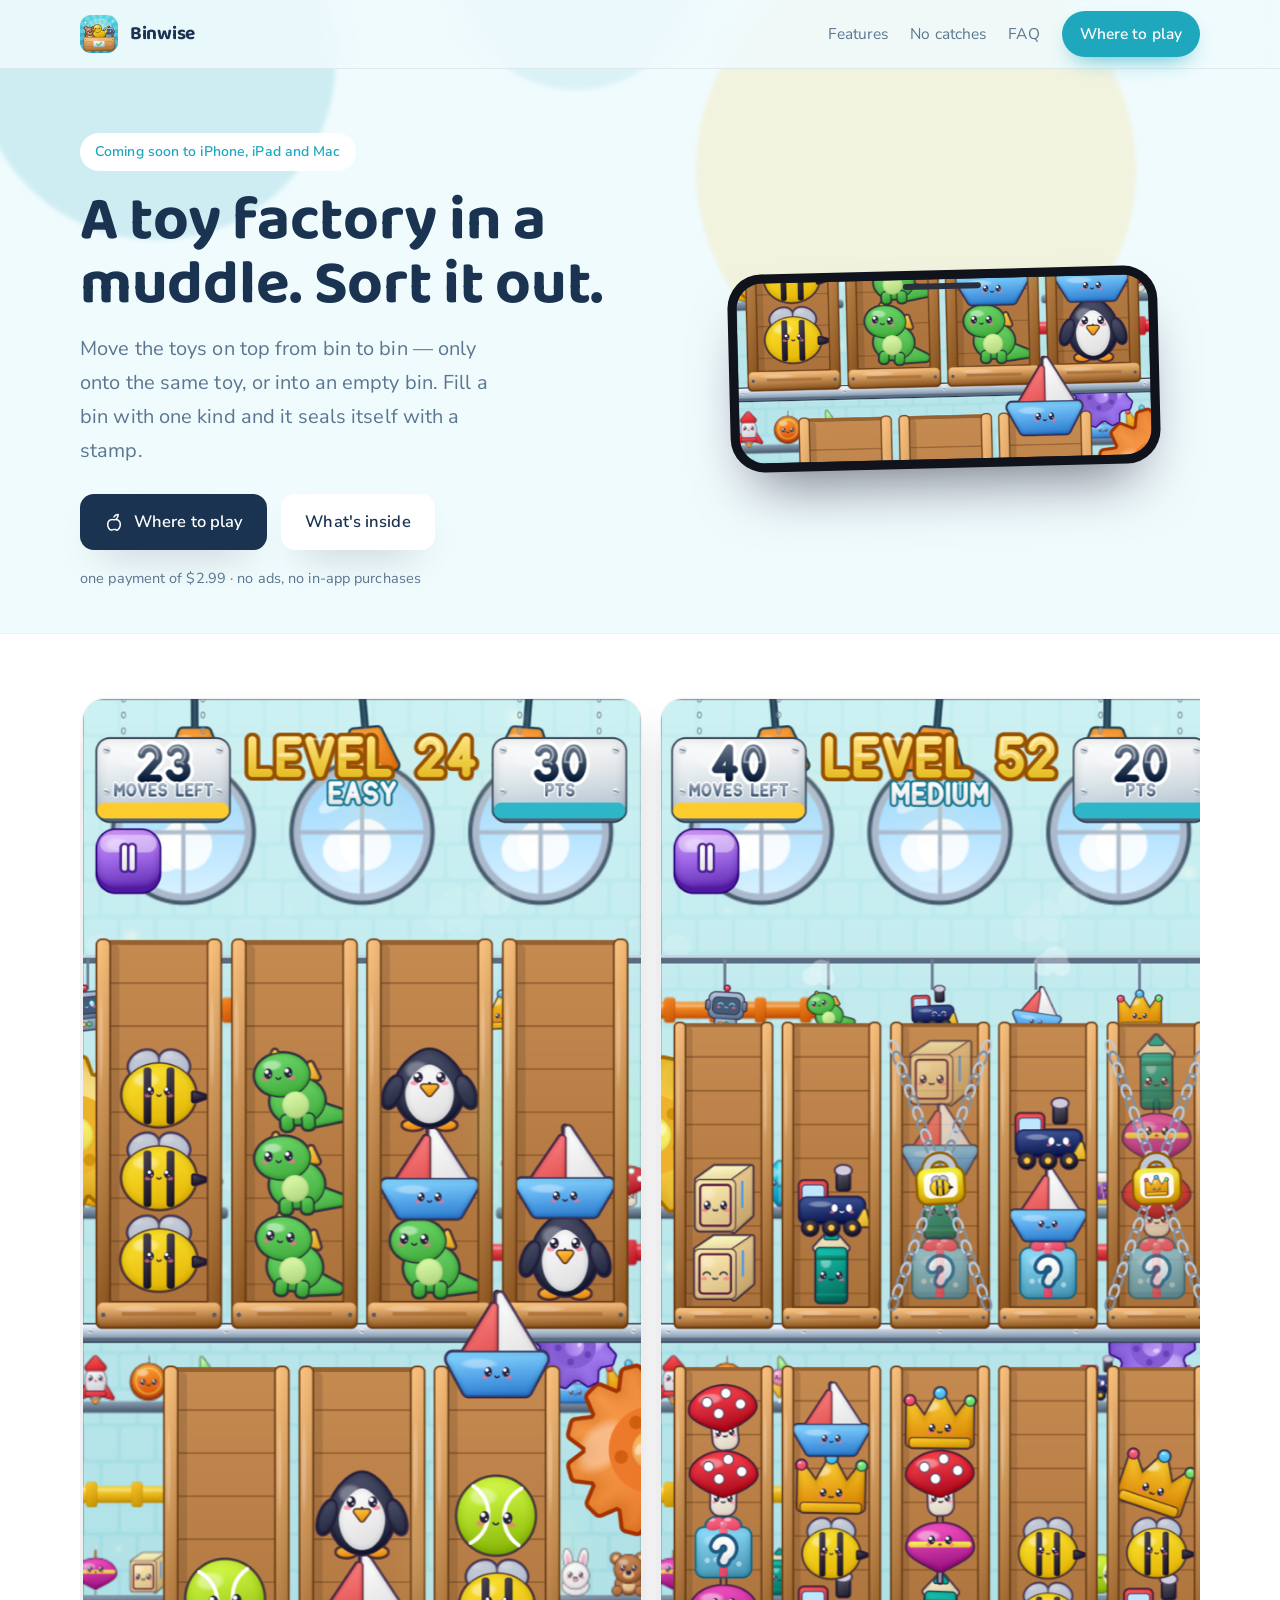
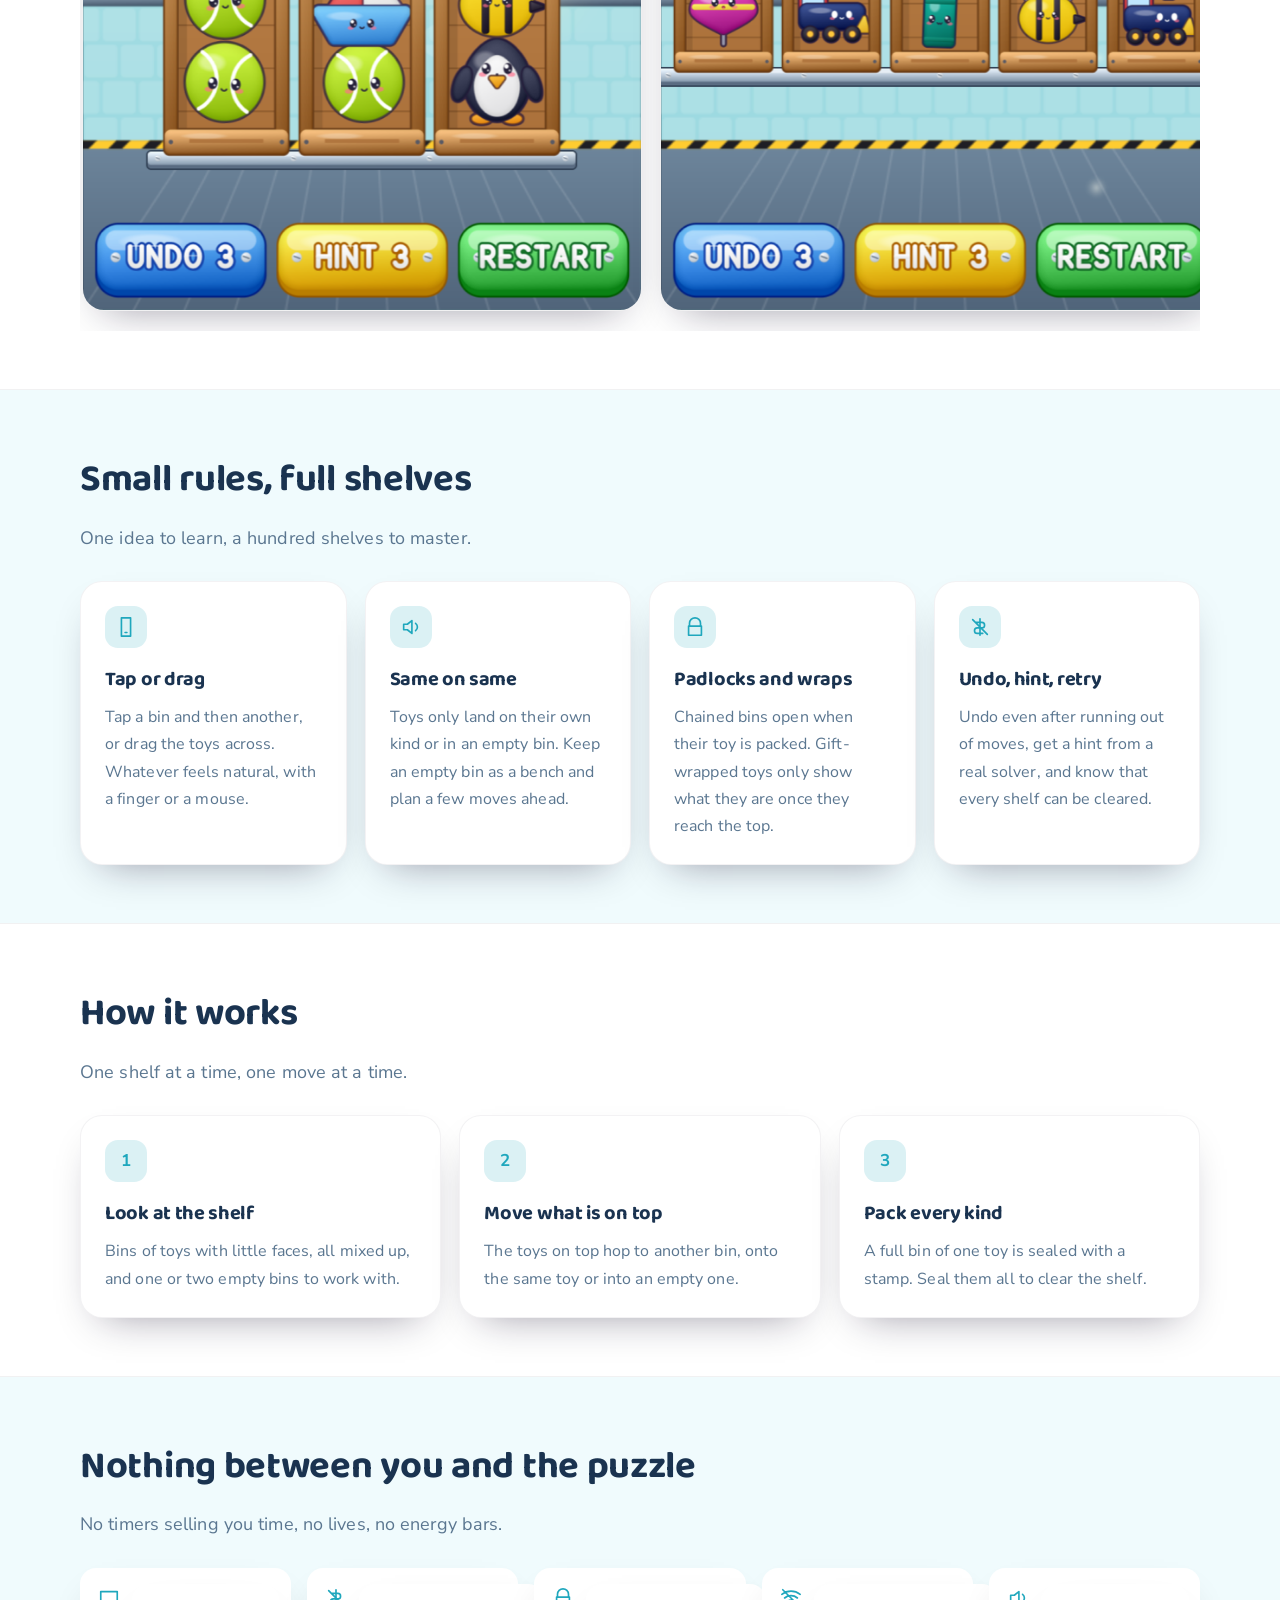
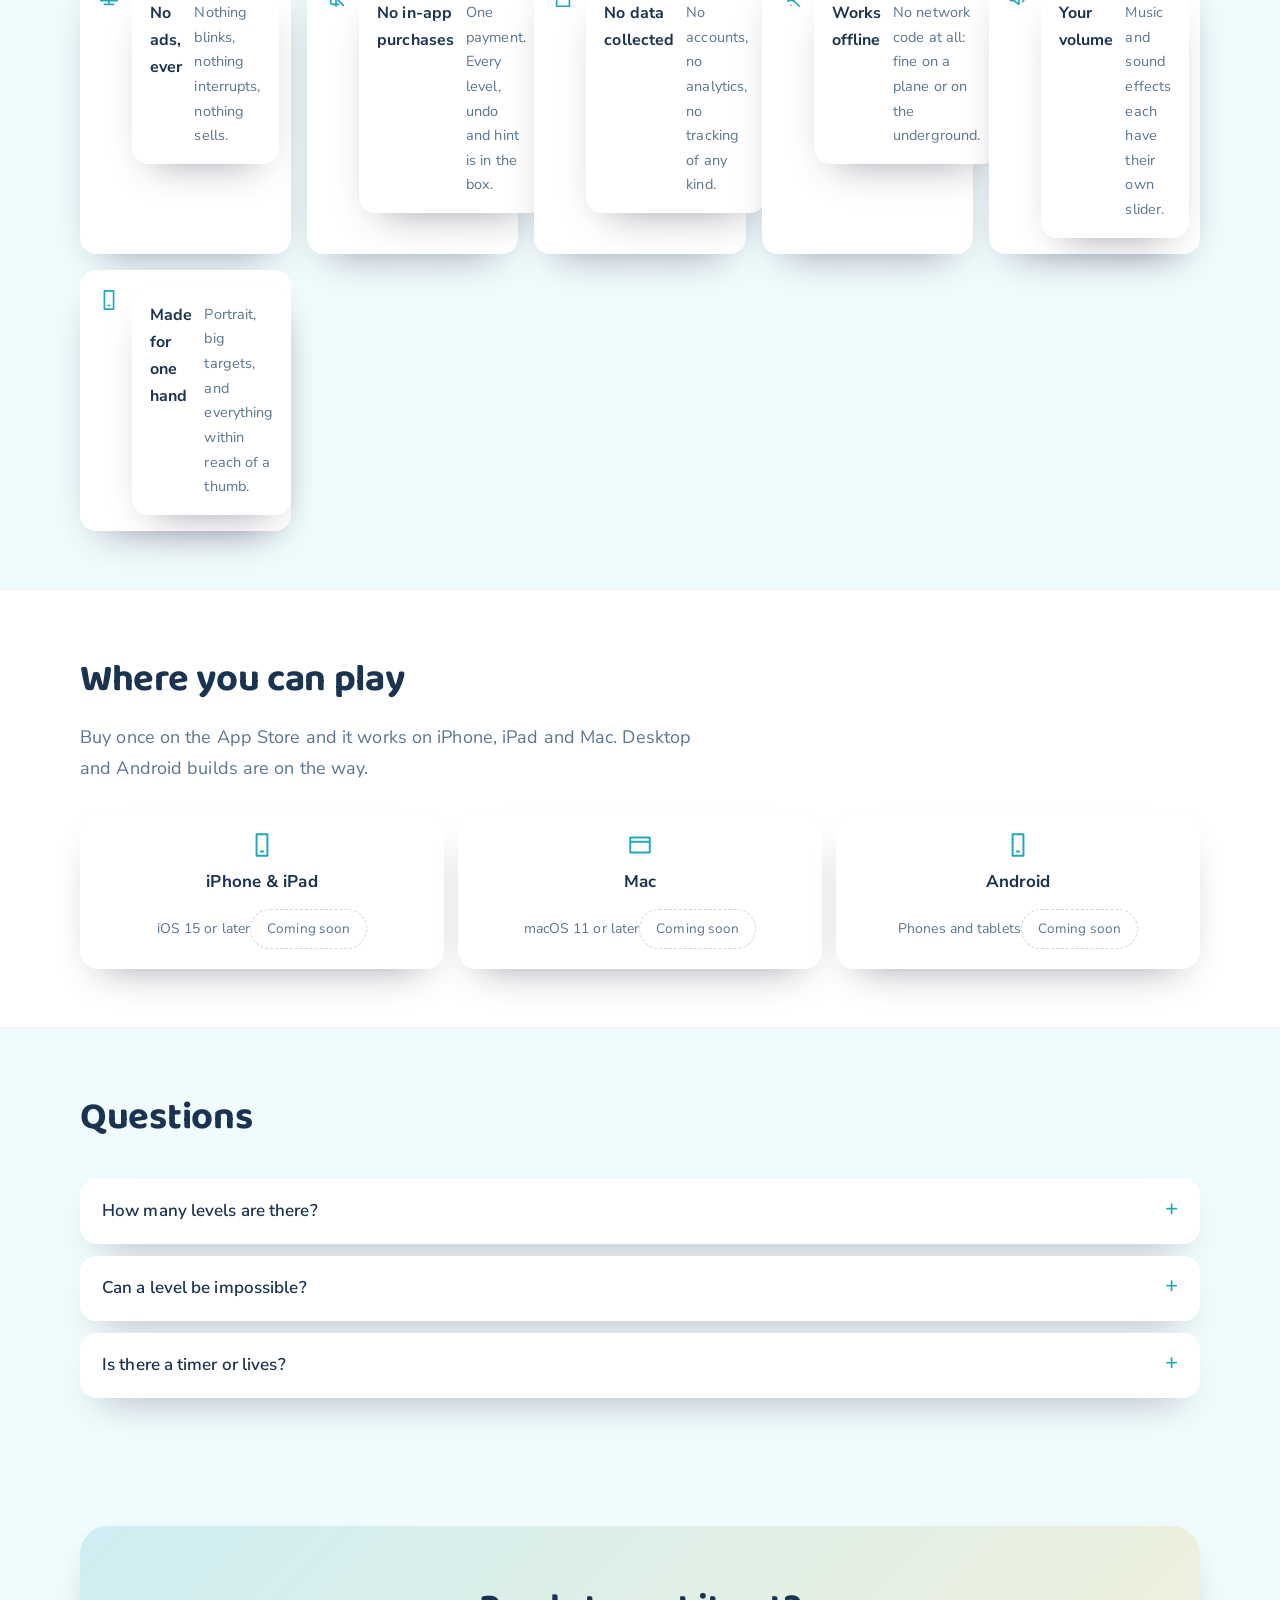
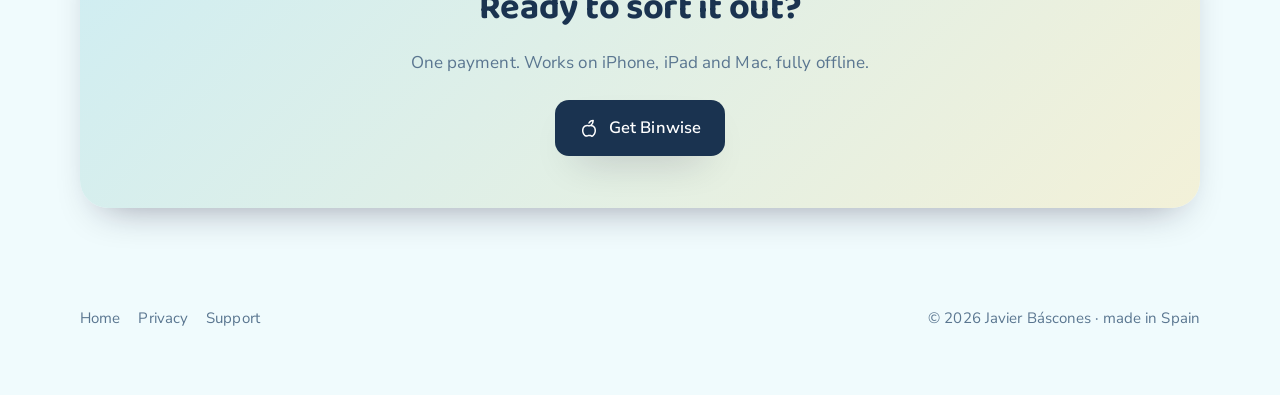
==== index.html @ 039d0bb2 "Binwise: primera web (generada por tools/make_website.py) Co-Authored-By: Claude Opus 5.5 <noreply@a" ====
<!doctype html>
<html lang="en">
<head>
<meta charset="utf-8">
<meta name="viewport" content="width=device-width, initial-scale=1">
<title>Binwise — Sort it out</title>
<meta name="description" content="Binwise is a sorting puzzle in a cheerful toy factory: move toys between bins, pack each bin with one kind, open padlocks and unwrap surprises. 100 levels, every one solvable, one payment, no ads, no in-app purchases.">
<meta name="theme-color" content="#1fa7bd">
<meta property="og:title" content="Binwise — Sort it out">
<meta property="og:description" content="Binwise is a sorting puzzle in a cheerful toy factory: move toys between bins, pack each bin with one kind, open padlocks and unwrap surprises. 100 levels, every one solvable, one payment, no ads, no in-app purchases.">
<meta property="og:image" content="img/1.png">
<meta property="og:type" content="website">
<meta name="twitter:card" content="summary_large_image">
<link rel="icon" href="img/icon.png">
<link rel="preconnect" href="https://fonts.googleapis.com">
<link rel="preconnect" href="https://fonts.gstatic.com" crossorigin>
<link rel="stylesheet" href="https://fonts.googleapis.com/css2?family=Baloo+2:wght@600;700;800&family=Nunito+Sans:wght@400;600;700&display=swap">
<link rel="stylesheet" href="style.css">
</head>
<body>
<header class="nav">
  <div class="wrap">
    <a class="logo" href="index.html"><img src="img/icon.png" alt=""> Binwise</a>
    <nav>
      <a href="index.html#features">Features</a>
      <a href="index.html#parents">No catches</a>
      <a href="index.html#faq">FAQ</a>
      <a class="cta" href="index.html#get">Where to play</a>
    </nav>
  </div>
</header>
<svg class="blobs" viewBox="0 0 1200 620" preserveAspectRatio="xMidYMid slice" aria-hidden="true"><circle cx="220" cy="150" r="180" fill="#1fa7bd" opacity=".16"/><circle cx="980" cy="260" r="220" fill="#ffc230" opacity=".14"/><circle cx="640" cy="60" r="120" fill="#1fa7bd" opacity=".10"/></svg>
<section class="hero">
  <div class="wrap">
    <div>
      <span class="eyebrow">Coming soon to iPhone, iPad and Mac</span>
      <h1>A toy factory in a muddle. Sort it out.</h1>
      <p class="lede">Move the toys on top from bin to bin — only onto the same toy, or into an empty bin. Fill a bin with one kind and it seals itself with a stamp.</p>
      <div class="hero-actions">
        <a class="btn btn-main" href="#get"><svg viewBox="0 0 24 24" fill="none" stroke="#fff" stroke-width="1.8" stroke-linecap="round" stroke-linejoin="round" aria-hidden="true"><path d="M12 6c1-2 3-3 5-3 0 2-1 4-2 5M7 21c-2-2-3-6-2-9 1-2 3-3 5-3 1 0 2 .5 2 .5s1-.5 2-.5c2 0 4 1 5 3 1 3 0 7-2 9-1 1-2 1-3 0-1 0-2 0-3 0-1 1-2 1-4 0z"/></svg> Where to play</a>
        <a class="btn btn-ghost" href="#features">What's inside</a>
      </div>
      <p class="meta">one payment of $2.99 · no ads, no in-app purchases</p>
    </div>
    <div class="phone"><img src="img/1.png" alt="Binwise on iPhone"></div>
  </div>
</section>

<section class="band">
  <div class="wrap">
    <div class="rail">
      <img src="img/1.png" alt="Binwise screenshot 1" loading="lazy">
      <img src="img/2.png" alt="Binwise screenshot 2" loading="lazy">
      <img src="img/3.png" alt="Binwise screenshot 3" loading="lazy">
      <img src="img/4.png" alt="Binwise screenshot 4" loading="lazy">
      <img src="img/5.png" alt="Binwise screenshot 5" loading="lazy">
    </div>
  </div>
</section>

<section id="features">
  <div class="wrap">
    <div class="section-head"><h2>Small rules, full shelves</h2><p>One idea to learn, a hundred shelves to master.</p></div>
    <div class="grid">
      <div class="card"><div class="dot"><svg viewBox="0 0 24 24" fill="none" stroke="#1fa7bd" stroke-width="1.8" stroke-linecap="round" stroke-linejoin="round" aria-hidden="true"><path d="M7 2h10v20H7zM11 18h2"/></svg></div><h3>Tap or drag</h3><p>Tap a bin and then another, or drag the toys across. Whatever feels natural, with a finger or a mouse.</p></div>
      <div class="card"><div class="dot"><svg viewBox="0 0 24 24" fill="none" stroke="#1fa7bd" stroke-width="1.8" stroke-linecap="round" stroke-linejoin="round" aria-hidden="true"><path d="M4 9v6h4l5 4V5L8 9H4zM17 8a5 5 0 0 1 0 8"/></svg></div><h3>Same on same</h3><p>Toys only land on their own kind or in an empty bin. Keep an empty bin as a bench and plan a few moves ahead.</p></div>
      <div class="card"><div class="dot"><svg viewBox="0 0 24 24" fill="none" stroke="#1fa7bd" stroke-width="1.8" stroke-linecap="round" stroke-linejoin="round" aria-hidden="true"><path d="M6 11V8a6 6 0 0 1 12 0v3M5 11h14v10H5z"/></svg></div><h3>Padlocks and wraps</h3><p>Chained bins open when their toy is packed. Gift-wrapped toys only show what they are once they reach the top.</p></div>
      <div class="card"><div class="dot"><svg viewBox="0 0 24 24" fill="none" stroke="#1fa7bd" stroke-width="1.8" stroke-linecap="round" stroke-linejoin="round" aria-hidden="true"><path d="M12 3v18M8 7h6a3 3 0 0 1 0 6H9a3 3 0 0 0 0 6h6M4 4l16 16"/></svg></div><h3>Undo, hint, retry</h3><p>Undo even after running out of moves, get a hint from a real solver, and know that every shelf can be cleared.</p></div>
    </div>
  </div>
</section>

<section class="band">
  <div class="wrap">
    <div class="section-head"><h2>How it works</h2><p>One shelf at a time, one move at a time.</p></div>
    <div class="grid">
      <div class="card"><div class="dot"><b style="color:#1fa7bd">1</b></div><h3>Look at the shelf</h3><p>Bins of toys with little faces, all mixed up, and one or two empty bins to work with.</p></div>
      <div class="card"><div class="dot"><b style="color:#1fa7bd">2</b></div><h3>Move what is on top</h3><p>The toys on top hop to another bin, onto the same toy or into an empty one.</p></div>
      <div class="card"><div class="dot"><b style="color:#1fa7bd">3</b></div><h3>Pack every kind</h3><p>A full bin of one toy is sealed with a stamp. Seal them all to clear the shelf.</p></div>
    </div>
  </div>
</section>

<section id="parents">
  <div class="wrap">
    <div class="section-head"><h2>Nothing between you and the puzzle</h2>
      <p>No timers selling you time, no lives, no energy bars.</p></div>
    <div class="trust">
      <div><svg viewBox="0 0 24 24" fill="none" stroke="#1fa7bd" stroke-width="1.8" stroke-linecap="round" stroke-linejoin="round" aria-hidden="true"><path d="M3 5h18v10H3zM7 19h10M12 15v4"/></svg><div><b>No ads, ever</b><span>Nothing blinks, nothing interrupts, nothing sells.</span></div></div>
      <div><svg viewBox="0 0 24 24" fill="none" stroke="#1fa7bd" stroke-width="1.8" stroke-linecap="round" stroke-linejoin="round" aria-hidden="true"><path d="M12 3v18M8 7h6a3 3 0 0 1 0 6H9a3 3 0 0 0 0 6h6M4 4l16 16"/></svg><div><b>No in-app purchases</b><span>One payment. Every level, undo and hint is in the box.</span></div></div>
      <div><svg viewBox="0 0 24 24" fill="none" stroke="#1fa7bd" stroke-width="1.8" stroke-linecap="round" stroke-linejoin="round" aria-hidden="true"><path d="M6 11V8a6 6 0 0 1 12 0v3M5 11h14v10H5z"/></svg><div><b>No data collected</b><span>No accounts, no analytics, no tracking of any kind.</span></div></div>
      <div><svg viewBox="0 0 24 24" fill="none" stroke="#1fa7bd" stroke-width="1.8" stroke-linecap="round" stroke-linejoin="round" aria-hidden="true"><path d="M2 8a16 16 0 0 1 20 0M5 12a11 11 0 0 1 14 0M8.5 15.5a6 6 0 0 1 7 0M12 20h.01M3 3l18 18"/></svg><div><b>Works offline</b><span>No network code at all: fine on a plane or on the underground.</span></div></div>
      <div><svg viewBox="0 0 24 24" fill="none" stroke="#1fa7bd" stroke-width="1.8" stroke-linecap="round" stroke-linejoin="round" aria-hidden="true"><path d="M4 9v6h4l5 4V5L8 9H4zM17 8a5 5 0 0 1 0 8"/></svg><div><b>Your volume</b><span>Music and sound effects each have their own slider.</span></div></div>
      <div><svg viewBox="0 0 24 24" fill="none" stroke="#1fa7bd" stroke-width="1.8" stroke-linecap="round" stroke-linejoin="round" aria-hidden="true"><path d="M7 2h10v20H7zM11 18h2"/></svg><div><b>Made for one hand</b><span>Portrait, big targets, and everything within reach of a thumb.</span></div></div>
    </div>
  </div>
</section>

<section id="get" class="band">
  <div class="wrap">
    <div class="section-head"><h2>Where you can play</h2>
      <p>Buy once on the App Store and it works on iPhone, iPad and Mac. Desktop and Android builds are on the way.</p></div>
    <div class="plats">
      <div class="plat"><svg viewBox="0 0 24 24" fill="none" stroke="#1fa7bd" stroke-width="1.8" stroke-linecap="round" stroke-linejoin="round" aria-hidden="true"><path d="M7 2h10v20H7zM11 18h2"/></svg><b>iPhone & iPad</b><span>iOS 15 or later</span><em>Coming soon</em></div>
      <div class="plat"><svg viewBox="0 0 24 24" fill="none" stroke="#1fa7bd" stroke-width="1.8" stroke-linecap="round" stroke-linejoin="round" aria-hidden="true"><path d="M3 5h18v14H3zM3 9h18"/></svg><b>Mac</b><span>macOS 11 or later</span><em>Coming soon</em></div>
      <div class="plat"><svg viewBox="0 0 24 24" fill="none" stroke="#1fa7bd" stroke-width="1.8" stroke-linecap="round" stroke-linejoin="round" aria-hidden="true"><path d="M7 2h10v20H7zM11 18h2"/></svg><b>Android</b><span>Phones and tablets</span><em>Coming soon</em></div>
    </div>
  </div>
</section>

<section id="faq">
  <div class="wrap">
    <div class="section-head"><h2>Questions</h2></div>
    <details><summary>How many levels are there?</summary><p>One hundred, in five tiers from tutorial to expert. Each one is generated from its number, so it is the same shelf every time you play it.</p></details>
    <details><summary>Can a level be impossible?</summary><p>No. Every shelf is solved by the built-in solver before it is accepted, and the tests check all hundred.</p></details>
    <details><summary>Is there a timer or lives?</summary><p>No timer and no lives. From level 21 there is a move limit, and undo works even after you run out.</p></details>
  </div>
</section>

<section>
  <div class="wrap">
    <div class="closer">
      <h2>Ready to sort it out?</h2>
      <p>One payment. Works on iPhone, iPad and Mac, fully offline.</p>
      <a class="btn btn-main" href="#get"><svg viewBox="0 0 24 24" fill="none" stroke="#fff" stroke-width="1.8" stroke-linecap="round" stroke-linejoin="round" aria-hidden="true"><path d="M12 6c1-2 3-3 5-3 0 2-1 4-2 5M7 21c-2-2-3-6-2-9 1-2 3-3 5-3 1 0 2 .5 2 .5s1-.5 2-.5c2 0 4 1 5 3 1 3 0 7-2 9-1 1-2 1-3 0-1 0-2 0-3 0-1 1-2 1-4 0z"/></svg> Get Binwise</a>
    </div>
  </div>
</section>
<footer>
  <div class="wrap">
    <div><a href="index.html">Home</a><a href="privacy.html">Privacy</a><a href="support.html">Support</a></div>
    <div>© 2026 Javier Báscones · made in Spain</div>
  </div>
</footer>
</body>
</html>
---- style.css ----
/* Binwise — hoja de estilo generada por tools/make_website.py */
:root {
  --accent: #1fa7bd;
  --accent2: #ffc230;
  --ink: #1a3350;
  --ink-soft: #5a7690;
  --bg: #f0fbfd;
  --panel: #ffffff;
  --radius: 22px;
  --shadow: 0 18px 40px -22px rgba(17, 12, 40, .45);
}
* { box-sizing: border-box; }
html { scroll-behavior: smooth; -webkit-text-size-adjust: 100%; }
body {
  margin: 0; background: var(--bg); color: var(--ink);
  font-family: 'Nunito Sans', ui-sans-serif, -apple-system, BlinkMacSystemFont, "Segoe UI", sans-serif;
  font-size: 17px; line-height: 1.7; letter-spacing: .1px;
}
h1, h2, h3, .logo, .badge, .stat b { font-family: 'Baloo 2', 'Nunito Sans', sans-serif; letter-spacing: -.3px; }
img, svg, video { max-width: 100%; display: block; }
a { color: var(--accent); }
.wrap { width: min(1120px, 100% - 44px); margin-inline: auto; }

/* barra superior */
.nav { position: sticky; top: 0; z-index: 20; backdrop-filter: blur(12px);
  background: color-mix(in srgb, var(--bg) 82%, transparent); border-bottom: 1px solid rgba(20, 16, 40, .07); }
.nav .wrap { display: flex; align-items: center; gap: 18px; height: 68px; }
.logo { display: flex; align-items: center; gap: 12px; font-weight: 700; font-size: 19px; text-decoration: none; color: var(--ink); }
.logo img { width: 38px; height: 38px; border-radius: 11px; box-shadow: var(--shadow); }
.nav nav { margin-left: auto; display: flex; gap: 22px; align-items: center; }
.nav nav a { color: var(--ink-soft); text-decoration: none; font-size: 15.5px; }
.nav nav a:hover { color: var(--accent); }
.cta { background: var(--accent); color: #fff !important; padding: 10px 18px; border-radius: 999px;
  font-weight: 600; box-shadow: 0 10px 24px -12px var(--accent); }
@media (max-width: 760px) { .nav nav a:not(.cta) { display: none; } }

/* hero */
.hero { position: relative; overflow: hidden; padding: 64px 0 28px; }
.blobs { position: absolute; inset: -10% -5% auto -5%; height: 620px; z-index: 0; filter: blur(2px); }
.hero .wrap { position: relative; z-index: 1; display: grid; grid-template-columns: 1.05fr .95fr; gap: 40px; align-items: center; }
.eyebrow { display: inline-flex; align-items: center; gap: 8px; background: var(--panel); border-radius: 999px;
  padding: 7px 15px; font-size: 14px; font-weight: 600; color: var(--accent); box-shadow: var(--shadow); }
h1 { font-size: clamp(38px, 5.4vw, 62px); line-height: 1.04; margin: 18px 0 14px; }
.lede { font-size: 20px; color: var(--ink-soft); margin: 0 0 26px; max-width: 34ch; }
.hero-actions { display: flex; flex-wrap: wrap; gap: 14px; align-items: center; }
.btn { display: inline-flex; align-items: center; gap: 10px; text-decoration: none; font-weight: 600;
  padding: 14px 24px; border-radius: 14px; font-size: 16.5px; }
.btn-main { background: var(--ink); color: #fff; box-shadow: var(--shadow); }
.btn-ghost { background: var(--panel); color: var(--ink); box-shadow: var(--shadow); }
.btn svg { width: 20px; height: 20px; }
.meta { margin-top: 16px; font-size: 14.5px; color: var(--ink-soft); }
.phone { position: relative; margin-inline: auto; width: min(430px, 100%); aspect-ratio: 19.5 / 9;
  background: #10131c; border-radius: 34px; padding: 9px; box-shadow: 0 34px 60px -26px rgba(16, 12, 36, .6); rotate: -1.4deg; }
.phone img { width: 100%; height: 100%; object-fit: cover; border-radius: 26px; }
.phone::after { content: ""; position: absolute; left: 50%; translate: -50% 0; top: 13px; width: 78px; height: 6px;
  background: #2a2f3d; border-radius: 99px; }
@media (max-width: 900px) { .hero .wrap { grid-template-columns: 1fr; } .lede { max-width: none; } }

/* franjas y secciones */
section { padding: 58px 0; }
.section-head { max-width: 62ch; margin-bottom: 28px; }
.section-head h2 { font-size: clamp(27px, 3.4vw, 38px); margin: 0 0 10px; }
.section-head p { color: var(--ink-soft); margin: 0; font-size: 18px; }
.band { background: var(--panel); border-block: 1px solid rgba(20, 16, 40, .06); }

/* carrusel de capturas */
.rail { display: flex; gap: 18px; overflow-x: auto; scroll-snap-type: x mandatory; padding: 6px 2px 20px;
  scrollbar-width: thin; }
.rail img { flex: 0 0 auto; width: min(560px, 82vw); border-radius: var(--radius); scroll-snap-align: center;
  box-shadow: var(--shadow); border: 1px solid rgba(20, 16, 40, .06); }

/* tarjetas */
.grid { display: grid; gap: 18px; grid-template-columns: repeat(auto-fit, minmax(250px, 1fr)); }
.card { background: var(--panel); border-radius: var(--radius); padding: 24px; box-shadow: var(--shadow);
  border: 1px solid rgba(20, 16, 40, .05); }
.card h3 { margin: 0 0 8px; font-size: 20px; }
.card p { margin: 0; color: var(--ink-soft); font-size: 16px; }
.card .dot { width: 42px; height: 42px; border-radius: 13px; display: grid; place-items: center; margin-bottom: 14px;
  background: color-mix(in srgb, var(--accent) 16%, #fff); }
.card .dot svg { width: 22px; height: 22px; }

/* vídeo */
.video { border-radius: var(--radius); overflow: hidden; box-shadow: var(--shadow); background: #0d1017; }

/* confianza */
.trust { display: grid; gap: 16px; grid-template-columns: repeat(auto-fit, minmax(190px, 1fr)); }
.trust div { display: flex; gap: 12px; align-items: flex-start; background: var(--panel); border-radius: 16px;
  padding: 16px 18px; box-shadow: var(--shadow); }
.trust svg { width: 22px; height: 22px; flex: 0 0 auto; margin-top: 3px; }
.trust b { display: block; font-size: 16px; }
.trust span { color: var(--ink-soft); font-size: 14.5px; }

/* plataformas */
.plats { display: grid; gap: 14px; grid-template-columns: repeat(auto-fit, minmax(180px, 1fr)); }
.plat { background: var(--panel); border-radius: 18px; padding: 20px; box-shadow: var(--shadow); text-align: center; }
.plat svg { width: 26px; height: 26px; margin: 0 auto 10px; }
.plat b { display: block; font-size: 17px; }
.plat span { color: var(--ink-soft); font-size: 14px; }
.plat a { display: inline-block; margin-top: 12px; background: var(--accent); color: #fff; text-decoration: none;
  padding: 9px 18px; border-radius: 999px; font-size: 14.5px; font-weight: 600; }
.plat em { display: inline-block; margin-top: 12px; font-size: 13.5px; color: var(--ink-soft); font-style: normal;
  border: 1px dashed rgba(20, 16, 40, .18); border-radius: 999px; padding: 8px 16px; }

/* preguntas */
details { background: var(--panel); border-radius: 16px; padding: 18px 22px; box-shadow: var(--shadow); margin-bottom: 12px; }
summary { cursor: pointer; font-weight: 600; font-size: 17px; list-style: none; }
summary::-webkit-details-marker { display: none; }
summary::after { content: "+"; float: right; color: var(--accent); font-size: 22px; line-height: 1; }
details[open] summary::after { content: "–"; }
details p { margin: 12px 0 0; color: var(--ink-soft); font-size: 16px; }

/* cierre */
.closer { text-align: center; background:
  linear-gradient(135deg, color-mix(in srgb, var(--accent) 16%, var(--bg)), color-mix(in srgb, var(--accent2) 18%, var(--bg)));
  border-radius: 28px; padding: 52px 28px; box-shadow: var(--shadow); }
.closer h2 { margin: 0 0 10px; font-size: clamp(26px, 3.2vw, 36px); }
.closer p { color: var(--ink-soft); margin: 0 0 22px; }

footer { padding: 40px 0 64px; color: var(--ink-soft); font-size: 15px; }
footer .wrap { display: flex; flex-wrap: wrap; gap: 14px; justify-content: space-between; align-items: center; }
footer a { color: var(--ink-soft); text-decoration: none; margin-right: 18px; }
footer a:hover { color: var(--accent); }

/* páginas de texto */
.doc { max-width: 72ch; }
.doc h1 { font-size: clamp(32px, 4vw, 44px); margin-bottom: 6px; }
.doc h2 { font-size: 22px; margin: 32px 0 8px; }
.doc p, .doc li { color: var(--ink-soft); font-size: 16.5px; }
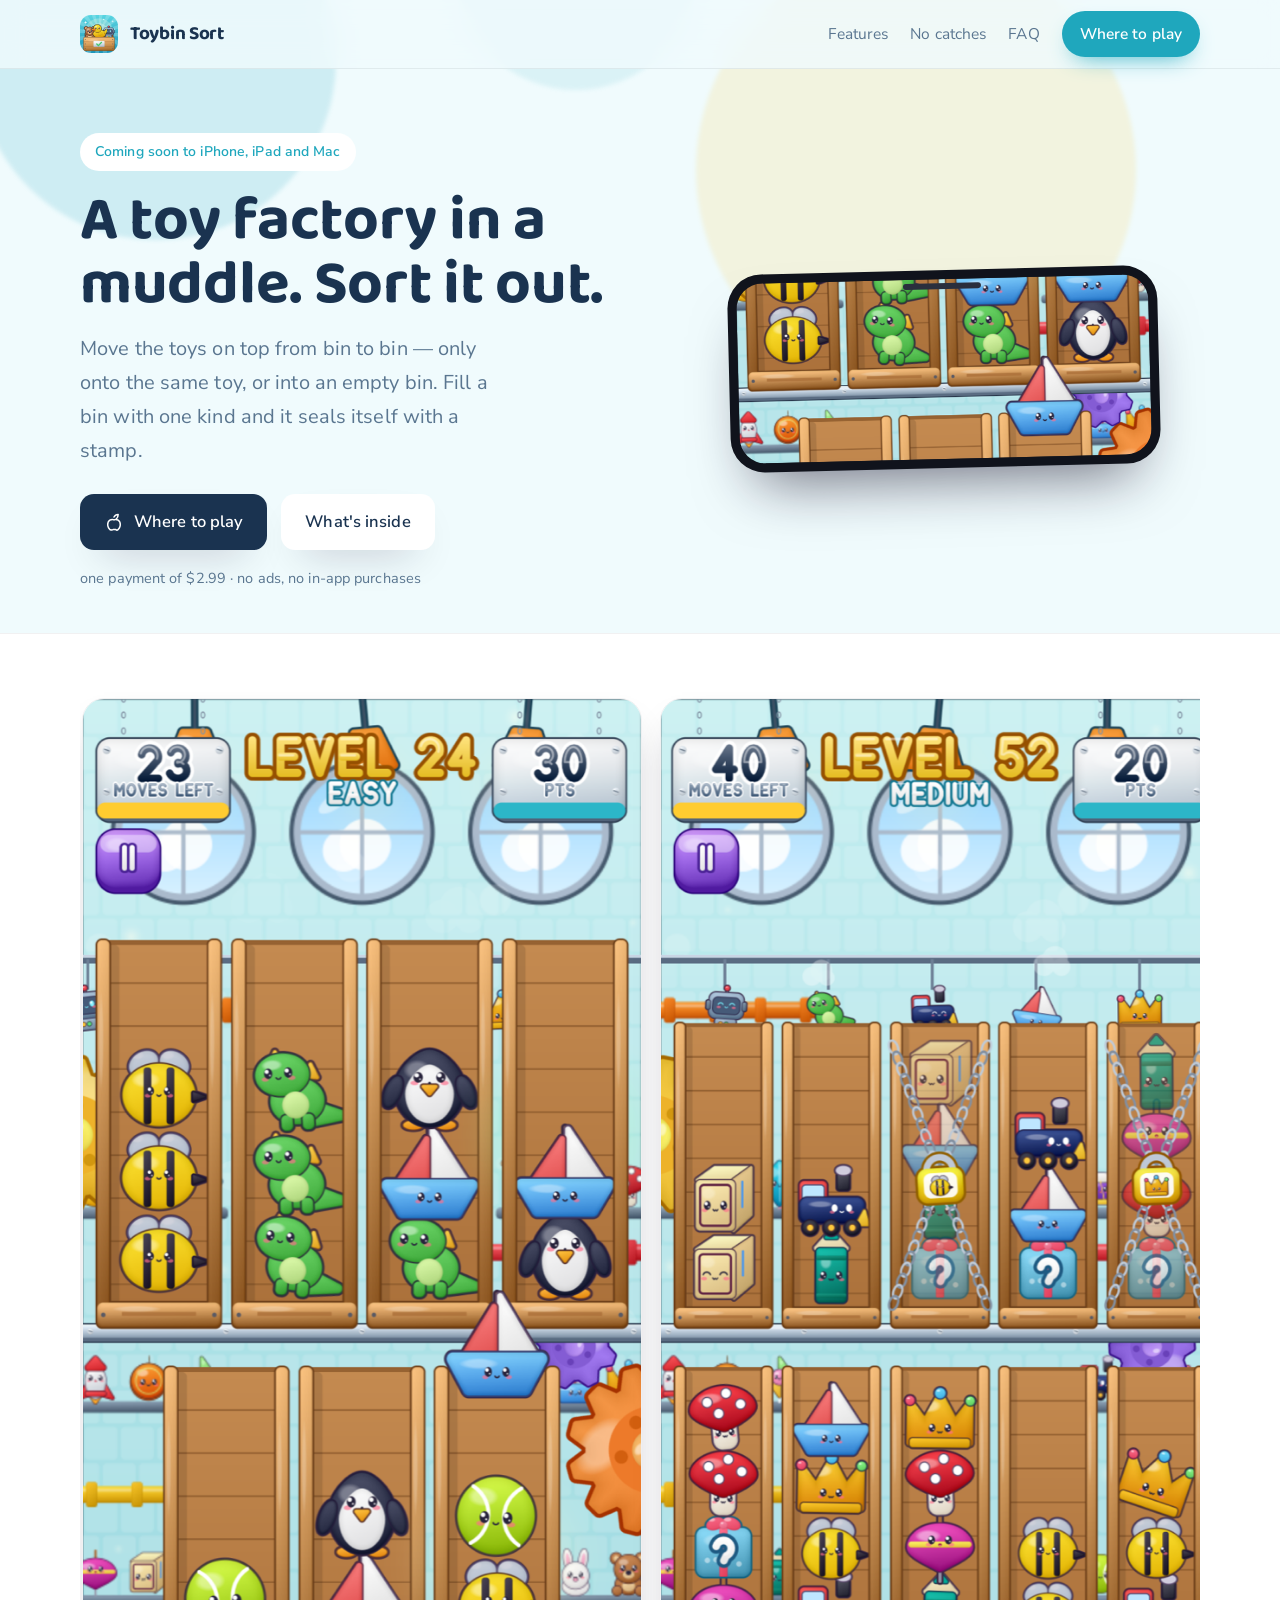
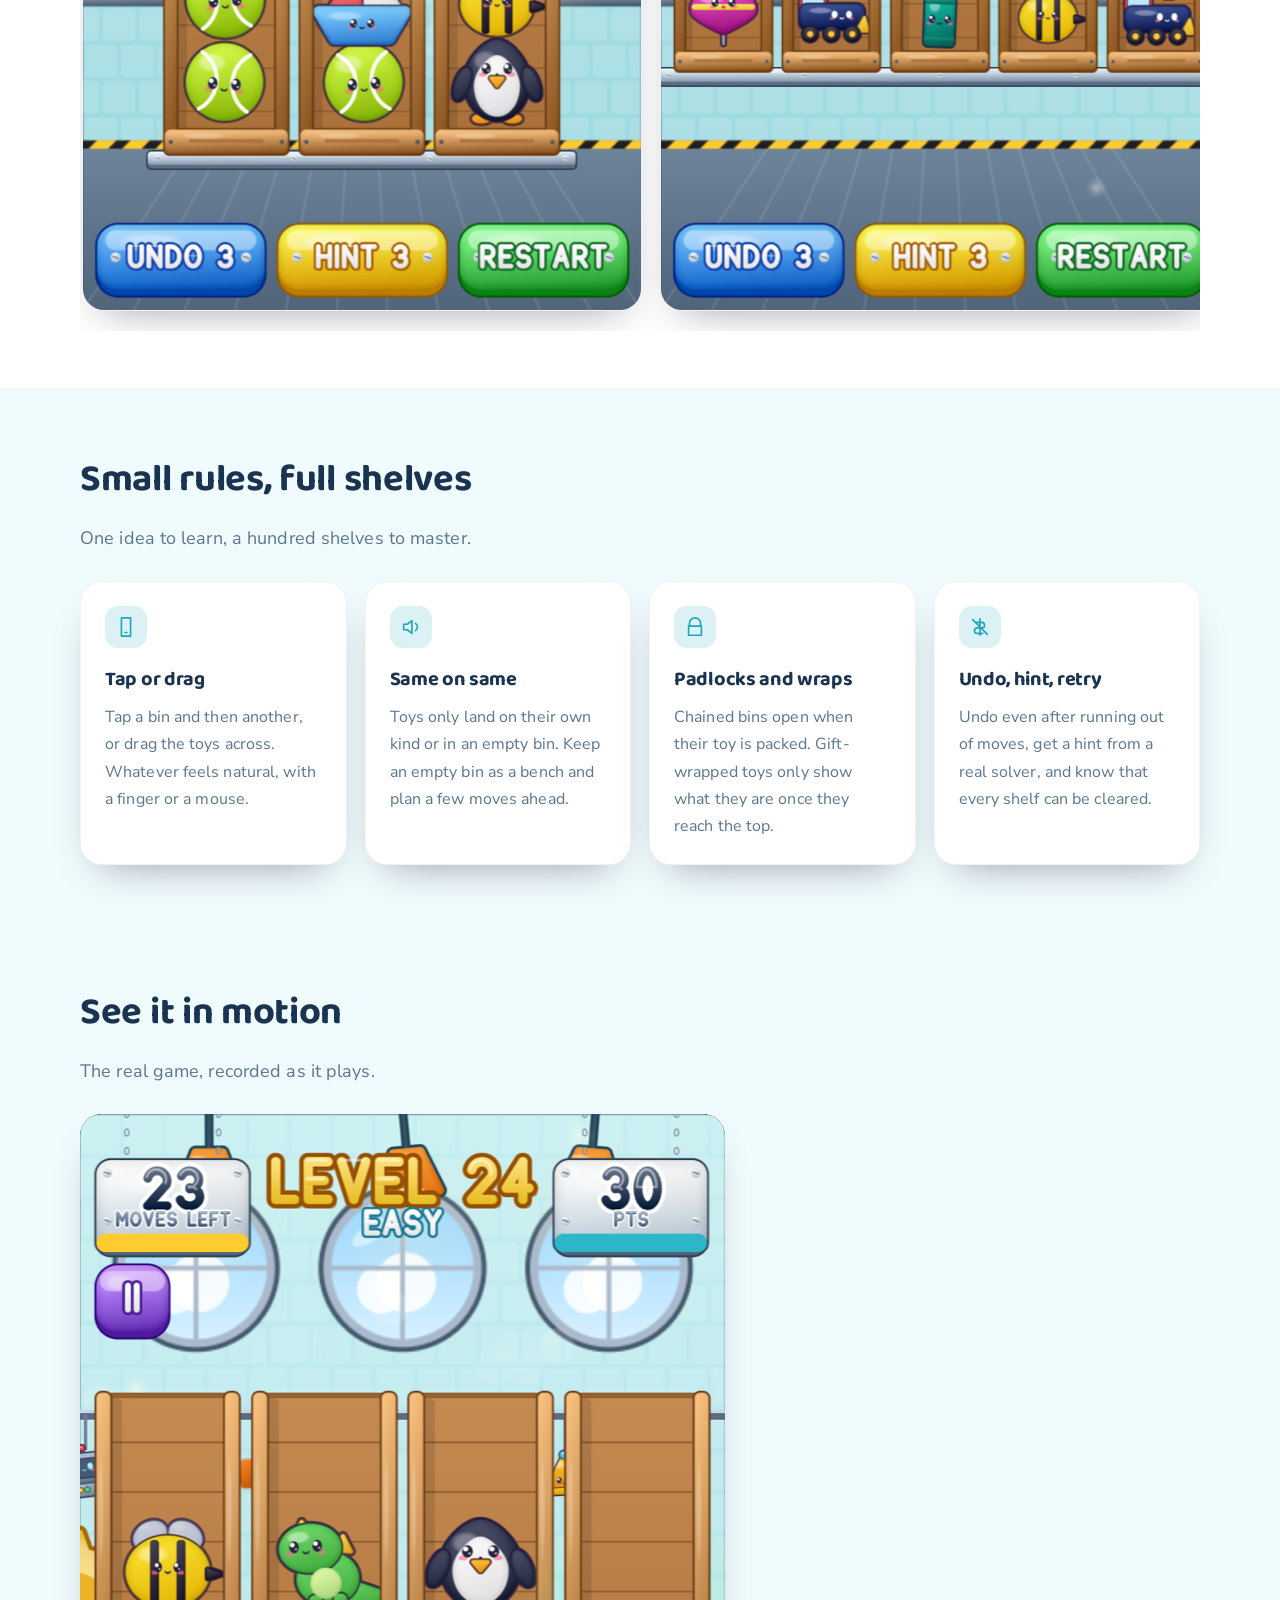
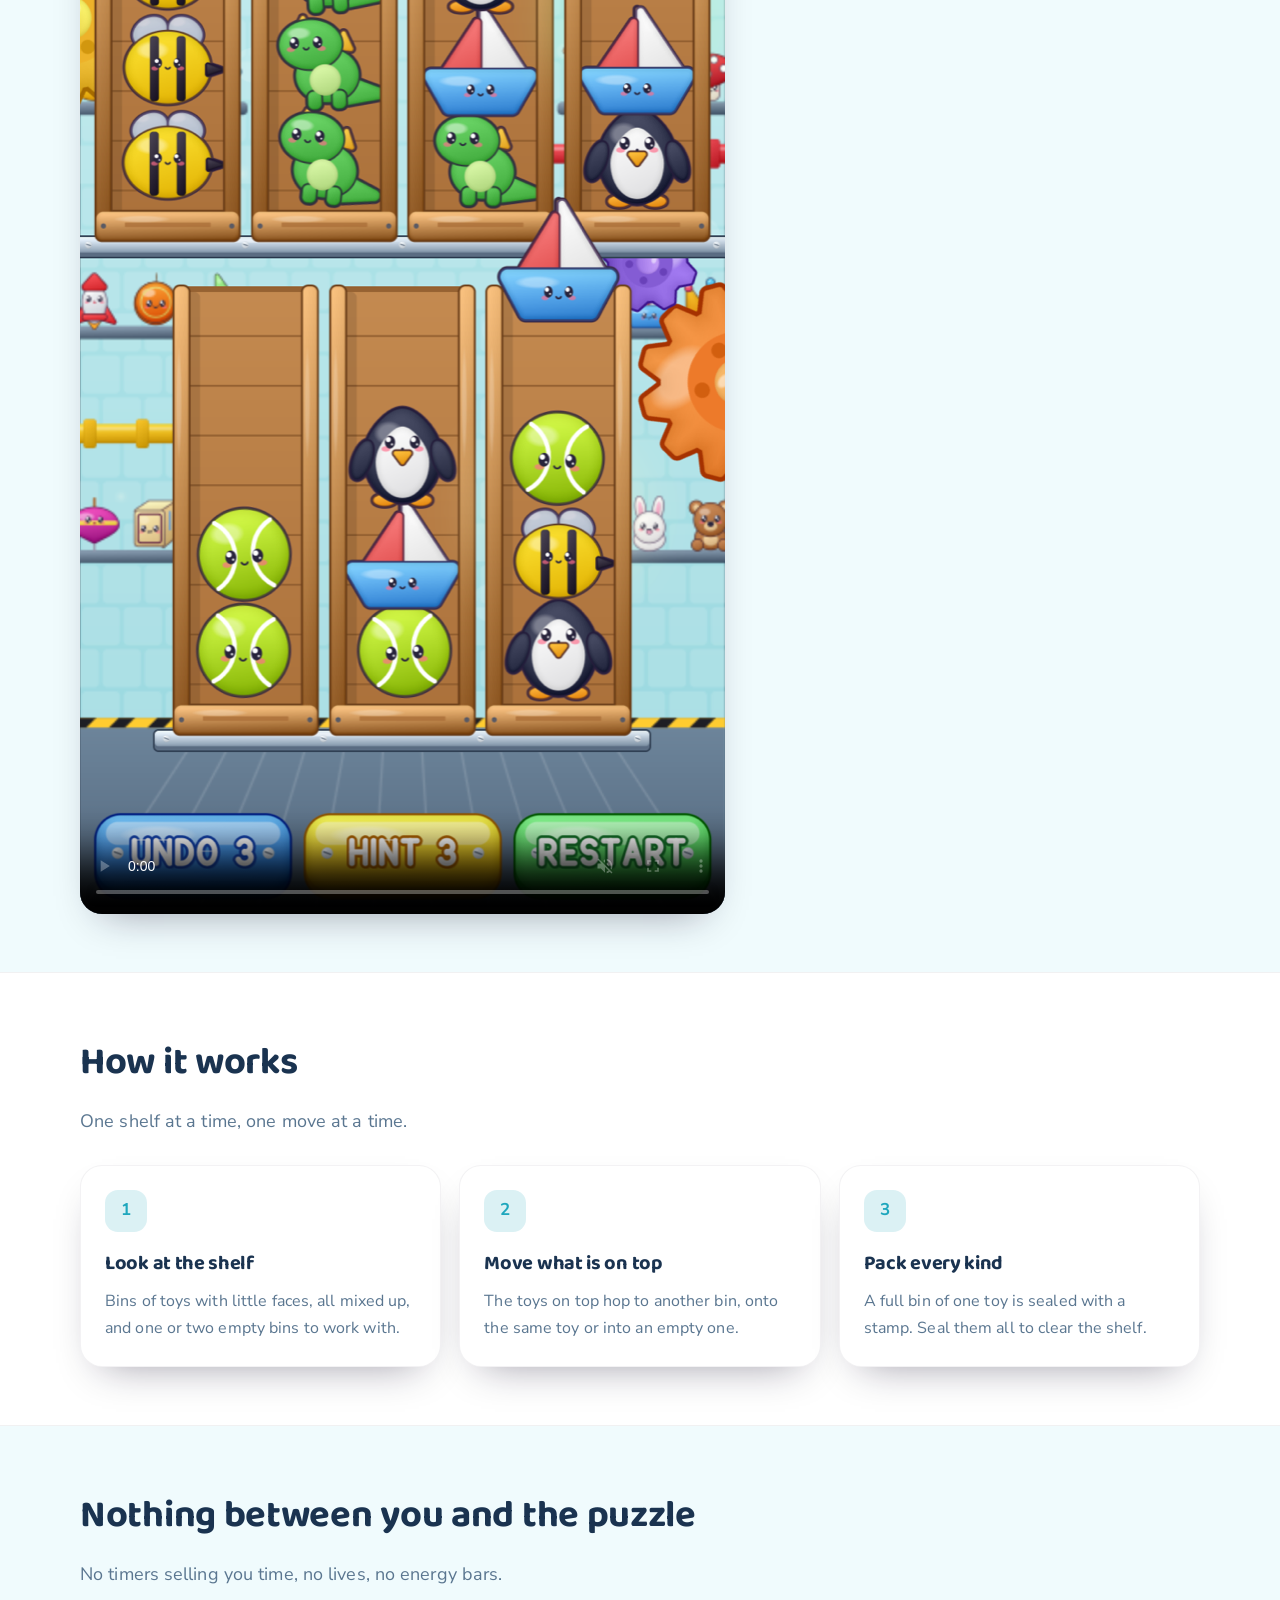
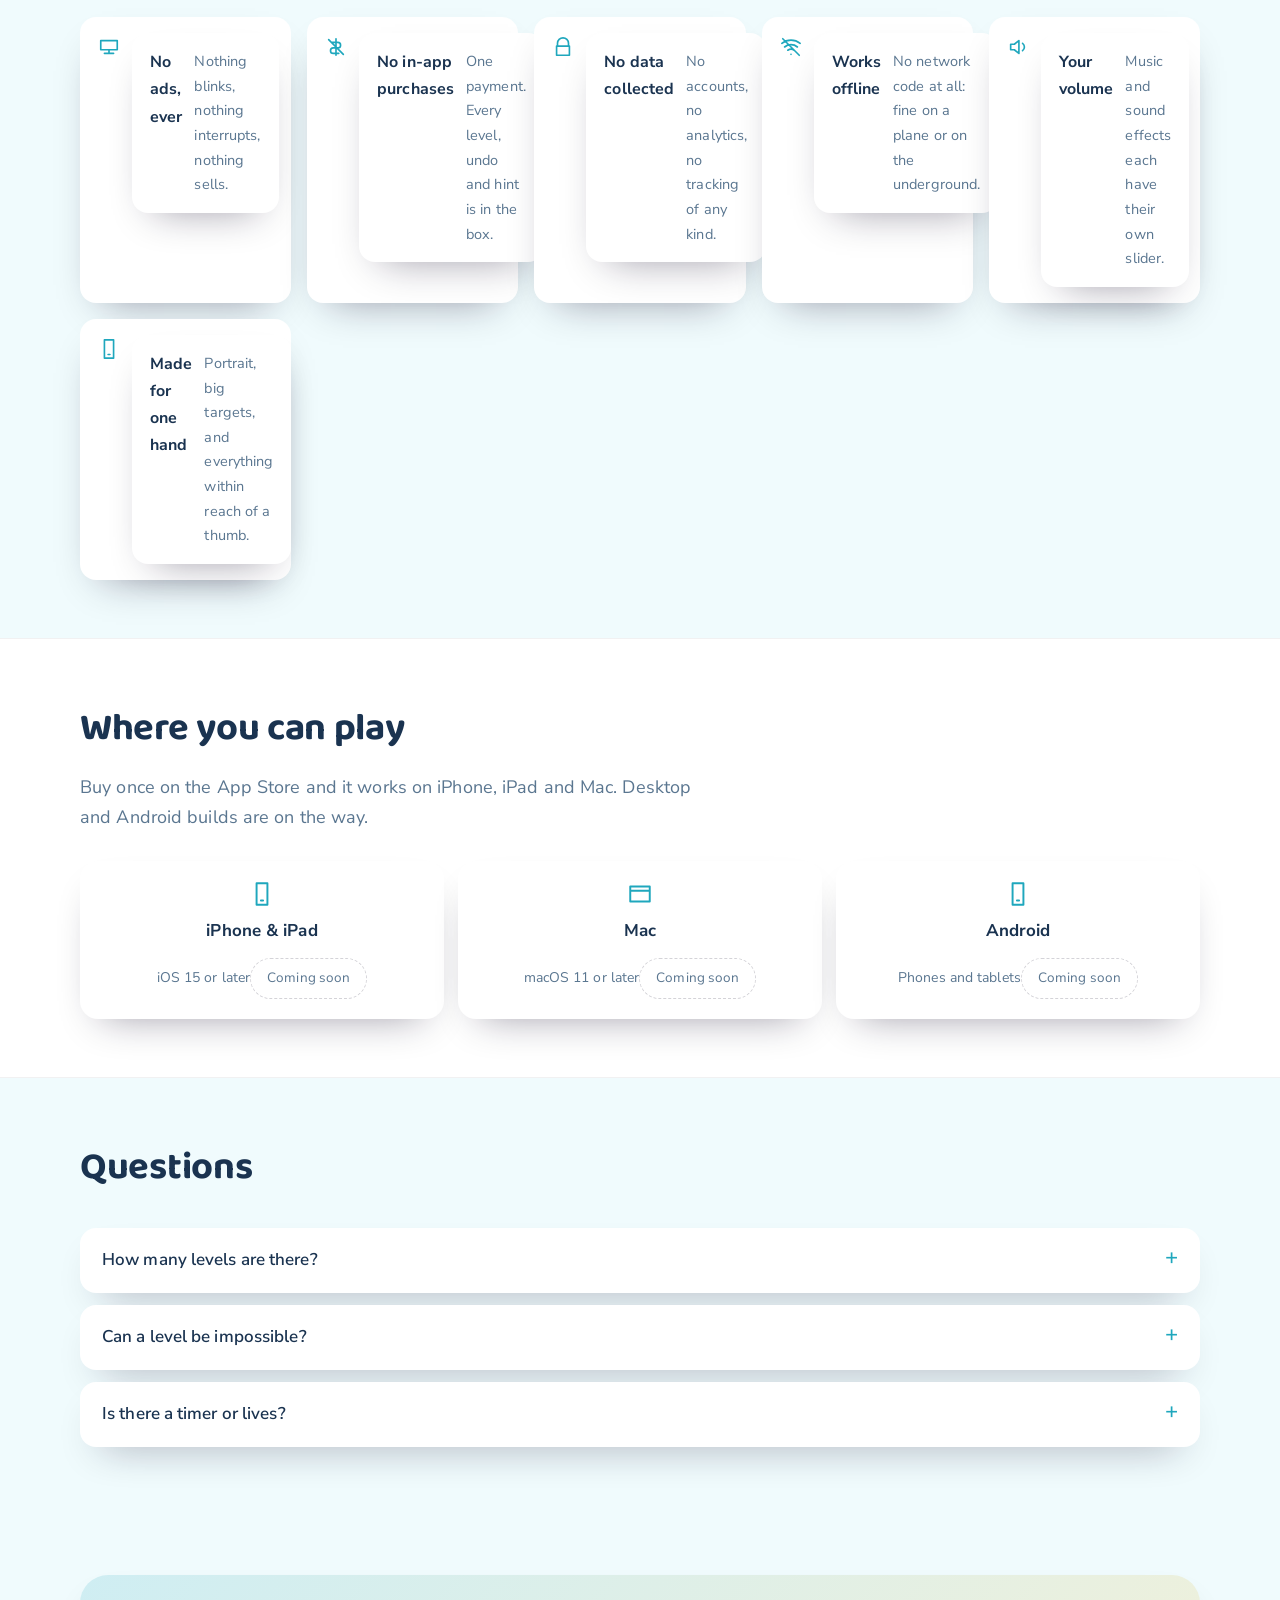
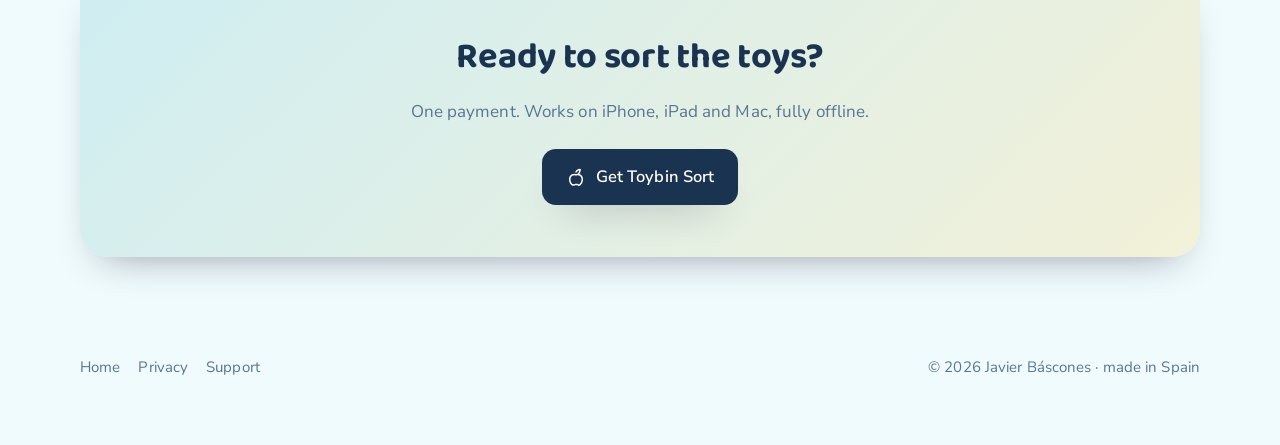
==== commit 7eb37d61: "Toybin Sort: el nombre de la tienda, capturas nuevas y vídeo Co-Authored-By: Claude Opus 5.5 <norepl" ====
--- a/index.html
+++ b/index.html
@@ -3,11 +3,11 @@
 <head>
 <meta charset="utf-8">
 <meta name="viewport" content="width=device-width, initial-scale=1">
-<title>Binwise — Sort it out</title>
-<meta name="description" content="Binwise is a sorting puzzle in a cheerful toy factory: move toys between bins, pack each bin with one kind, open padlocks and unwrap surprises. 100 levels, every one solvable, one payment, no ads, no in-app purchases.">
+<title>Toybin Sort — A toy factory puzzle</title>
+<meta name="description" content="Toybin Sort is a sorting puzzle in a cheerful toy factory: move toys between bins, pack each bin with one kind, open padlocks and unwrap surprises. 100 levels, every one solvable, one payment, no ads, no in-app purchases.">
 <meta name="theme-color" content="#1fa7bd">
-<meta property="og:title" content="Binwise — Sort it out">
-<meta property="og:description" content="Binwise is a sorting puzzle in a cheerful toy factory: move toys between bins, pack each bin with one kind, open padlocks and unwrap surprises. 100 levels, every one solvable, one payment, no ads, no in-app purchases.">
+<meta property="og:title" content="Toybin Sort — A toy factory puzzle">
+<meta property="og:description" content="Toybin Sort is a sorting puzzle in a cheerful toy factory: move toys between bins, pack each bin with one kind, open padlocks and unwrap surprises. 100 levels, every one solvable, one payment, no ads, no in-app purchases.">
 <meta property="og:image" content="img/1.png">
 <meta property="og:type" content="website">
 <meta name="twitter:card" content="summary_large_image">
@@ -20,7 +20,7 @@
 <body>
 <header class="nav">
   <div class="wrap">
-    <a class="logo" href="index.html"><img src="img/icon.png" alt=""> Binwise</a>
+    <a class="logo" href="index.html"><img src="img/icon.png" alt=""> Toybin Sort</a>
     <nav>
       <a href="index.html#features">Features</a>
       <a href="index.html#parents">No catches</a>
@@ -42,18 +42,18 @@
       </div>
       <p class="meta">one payment of $2.99 · no ads, no in-app purchases</p>
     </div>
-    <div class="phone"><img src="img/1.png" alt="Binwise on iPhone"></div>
+    <div class="phone"><img src="img/1.png" alt="Toybin Sort on iPhone"></div>
   </div>
 </section>
 
 <section class="band">
   <div class="wrap">
     <div class="rail">
-      <img src="img/1.png" alt="Binwise screenshot 1" loading="lazy">
-      <img src="img/2.png" alt="Binwise screenshot 2" loading="lazy">
-      <img src="img/3.png" alt="Binwise screenshot 3" loading="lazy">
-      <img src="img/4.png" alt="Binwise screenshot 4" loading="lazy">
-      <img src="img/5.png" alt="Binwise screenshot 5" loading="lazy">
+      <img src="img/1.png" alt="Toybin Sort screenshot 1" loading="lazy">
+      <img src="img/2.png" alt="Toybin Sort screenshot 2" loading="lazy">
+      <img src="img/3.png" alt="Toybin Sort screenshot 3" loading="lazy">
+      <img src="img/4.png" alt="Toybin Sort screenshot 4" loading="lazy">
+      <img src="img/5.png" alt="Toybin Sort screenshot 5" loading="lazy">
     </div>
   </div>
 </section>
@@ -70,6 +70,12 @@
   </div>
 </section>
 
+<section>
+  <div class="wrap">
+    <div class="section-head"><h2>See it in motion</h2><p>The real game, recorded as it plays.</p></div>
+    <video class="video" src="img/preview.mp4" controls playsinline muted loop poster="img/1.png"></video>
+  </div>
+</section>
 <section class="band">
   <div class="wrap">
     <div class="section-head"><h2>How it works</h2><p>One shelf at a time, one move at a time.</p></div>
@@ -120,9 +126,9 @@
 <section>
   <div class="wrap">
     <div class="closer">
-      <h2>Ready to sort it out?</h2>
+      <h2>Ready to sort the toys?</h2>
       <p>One payment. Works on iPhone, iPad and Mac, fully offline.</p>
-      <a class="btn btn-main" href="#get"><svg viewBox="0 0 24 24" fill="none" stroke="#fff" stroke-width="1.8" stroke-linecap="round" stroke-linejoin="round" aria-hidden="true"><path d="M12 6c1-2 3-3 5-3 0 2-1 4-2 5M7 21c-2-2-3-6-2-9 1-2 3-3 5-3 1 0 2 .5 2 .5s1-.5 2-.5c2 0 4 1 5 3 1 3 0 7-2 9-1 1-2 1-3 0-1 0-2 0-3 0-1 1-2 1-4 0z"/></svg> Get Binwise</a>
+      <a class="btn btn-main" href="#get"><svg viewBox="0 0 24 24" fill="none" stroke="#fff" stroke-width="1.8" stroke-linecap="round" stroke-linejoin="round" aria-hidden="true"><path d="M12 6c1-2 3-3 5-3 0 2-1 4-2 5M7 21c-2-2-3-6-2-9 1-2 3-3 5-3 1 0 2 .5 2 .5s1-.5 2-.5c2 0 4 1 5 3 1 3 0 7-2 9-1 1-2 1-3 0-1 0-2 0-3 0-1 1-2 1-4 0z"/></svg> Get Toybin Sort</a>
     </div>
   </div>
 </section>
--- a/style.css
+++ b/style.css
@@ -1,4 +1,4 @@
-/* Binwise — hoja de estilo generada por tools/make_website.py */
+/* Toybin Sort — hoja de estilo generada por tools/make_website.py */
 :root {
   --accent: #1fa7bd;
   --accent2: #ffc230;
